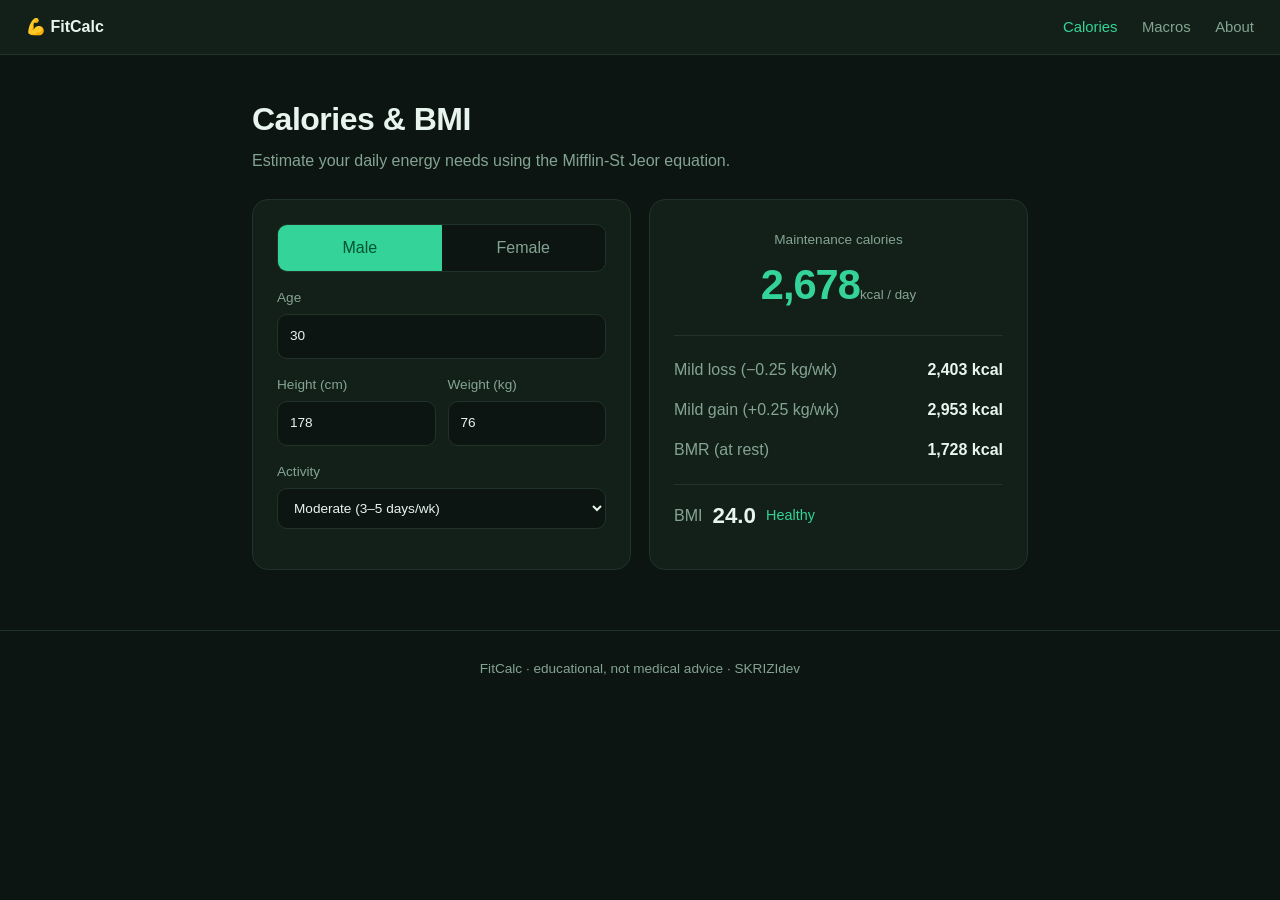
==== index.html @ 632d63e4 "feat: health-macro-calculator — initial site" ====
<!DOCTYPE html>
<html lang="en">
<head>
<meta charset="UTF-8">
<meta name="viewport" content="width=device-width, initial-scale=1.0">
<title>Health Calculator — BMI & daily calories</title>
<link rel="stylesheet" href="css/style.css">
</head>
<body>
<header class="topbar">
  <a class="brand" href="index.html">💪 FitCalc</a>
  <nav>
    <a href="index.html" class="active">Calories</a>
    <a href="macros.html">Macros</a>
    <a href="about.html">About</a>
  </nav>
</header>
<main class="wrap">
  <h1 class="title">Calories & BMI</h1>
  <p class="sub">Estimate your daily energy needs using the Mifflin-St Jeor equation.</p>
  <div class="cols">
    <section class="card">
      <div class="seg" id="sex"><button class="on" data-v="m">Male</button><button data-v="f">Female</button></div>
      <label>Age <input id="age" type="number" value="30"></label>
      <div class="two">
        <label>Height (cm) <input id="height" type="number" value="178"></label>
        <label>Weight (kg) <input id="weight" type="number" value="76"></label>
      </div>
      <label>Activity
        <select id="activity">
          <option value="1.2">Sedentary (little exercise)</option>
          <option value="1.375">Light (1–3 days/wk)</option>
          <option value="1.55" selected>Moderate (3–5 days/wk)</option>
          <option value="1.725">Active (6–7 days/wk)</option>
          <option value="1.9">Very active (physical job)</option>
        </select>
      </label>
    </section>
    <section class="card result">
      <div class="big"><span>Maintenance calories</span><strong id="tdee">0</strong><small>kcal / day</small></div>
      <div class="row"><span>Mild loss (−0.25 kg/wk)</span><b id="loss">0</b></div>
      <div class="row"><span>Mild gain (+0.25 kg/wk)</span><b id="gain">0</b></div>
      <div class="row"><span>BMR (at rest)</span><b id="bmr">0</b></div>
      <div class="bmi"><span>BMI</span><b id="bmi">0</b><em id="bmiCat">—</em></div>
    </section>
  </div>
</main>
<footer class="foot">FitCalc · educational, not medical advice · SKRIZIdev</footer>
<script src="js/calc.js"></script>
</body>
</html>
---- css/style.css ----
:root{
  --bg:#0c1512; --panel:#132019; --line:#213328; --txt:#e8f5ee; --muted:#84a493; --accent:#34d399;
  --p:#f472b6; --c:#60a5fa; --f:#fbbf24;
}
*{box-sizing:border-box;margin:0;padding:0}
body{font-family:-apple-system,BlinkMacSystemFont,"Segoe UI",Roboto,sans-serif;background:var(--bg);color:var(--txt);line-height:1.5}
a{color:inherit;text-decoration:none}
.topbar{display:flex;align-items:center;justify-content:space-between;padding:15px 26px;background:var(--panel);border-bottom:1px solid var(--line);position:sticky;top:0;z-index:10}
.brand{font-weight:700}
nav a{color:var(--muted);margin-left:20px;font-size:.93rem}
nav a:hover,nav a.active{color:var(--accent)}
.wrap{max-width:820px;margin:0 auto;padding:40px 22px 60px}
.title{font-size:2rem;letter-spacing:-.5px}
.sub{color:var(--muted);margin:6px 0 26px}
.cols{display:grid;grid-template-columns:1fr 1fr;gap:18px}
.card{background:var(--panel);border:1px solid var(--line);border-radius:16px;padding:24px}
label{display:block;font-size:.85rem;color:var(--muted);margin-bottom:16px}
input,select{font:inherit;width:100%;background:var(--bg);color:var(--txt);border:1px solid var(--line);border-radius:10px;padding:11px 12px;margin-top:6px}
input:focus,select:focus{outline:2px solid var(--accent);outline-offset:-1px}
.two{display:grid;grid-template-columns:1fr 1fr;gap:12px}
.ip{display:flex;align-items:center;gap:6px;margin-top:6px;background:var(--bg);border:1px solid var(--line);border-radius:10px;padding:0 12px}
.ip input{border:none;background:transparent;margin:0} .ip span{color:var(--muted)}
.seg{display:flex;gap:0;margin-bottom:16px;border:1px solid var(--line);border-radius:10px;overflow:hidden}
.seg button{flex:1;background:var(--bg);color:var(--muted);border:none;padding:11px;font:inherit;cursor:pointer}
.seg button.on{background:var(--accent);color:#053}
.result{display:flex;flex-direction:column}
.big{text-align:center;padding:6px 0 18px;border-bottom:1px solid var(--line);margin-bottom:14px}
.big span{display:block;color:var(--muted);font-size:.85rem;margin-bottom:4px}
.big strong{font-size:2.6rem;letter-spacing:-1px;color:var(--accent)}
.big small{color:var(--muted)}
.row{display:flex;justify-content:space-between;padding:8px 0;color:var(--muted)}
.row b{color:var(--txt)}
.bmi{display:flex;align-items:center;gap:10px;margin-top:14px;padding-top:14px;border-top:1px solid var(--line)}
.bmi span{color:var(--muted)} .bmi b{font-size:1.4rem} .bmi em{color:var(--accent);font-style:normal;font-size:.9rem}
.macro{display:flex;align-items:baseline;gap:10px;padding:12px 0;border-bottom:1px solid var(--line)}
.macro span{width:70px;color:var(--muted)}
.macro b{font-size:1.4rem} .macro small{color:var(--muted);margin-left:auto}
.macro.p b{color:var(--p)} .macro.c b{color:var(--c)} .macro.f b{color:var(--f)}
.bar{height:14px;border-radius:8px;margin-top:16px;display:flex;overflow:hidden}
.prose h3{margin:12px 0 6px} .prose p{color:var(--muted);margin-bottom:10px} .prose b{color:var(--txt)}
.warn{color:#fbbf24!important;font-size:.85rem}
.foot{text-align:center;color:var(--muted);padding:28px;font-size:.85rem;border-top:1px solid var(--line)}
@media(max-width:640px){.cols{grid-template-columns:1fr}.title{font-size:1.6rem}}
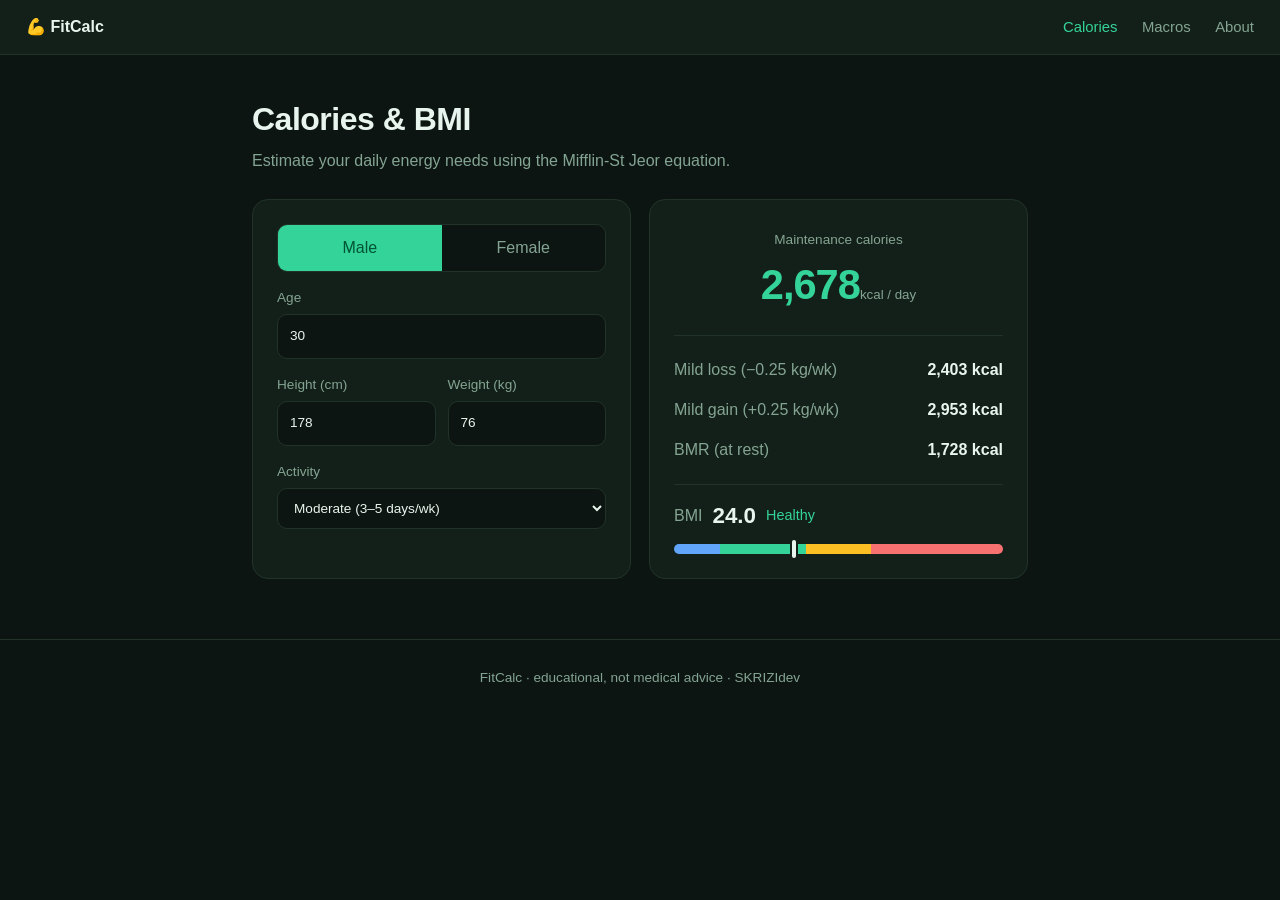
==== commit 03e59d65: "enhance: count-up figures, BMI scale marker, entrance animations" ====
--- a/index.html
+++ b/index.html
@@ -42,6 +42,7 @@
       <div class="row"><span>Mild gain (+0.25 kg/wk)</span><b id="gain">0</b></div>
       <div class="row"><span>BMR (at rest)</span><b id="bmr">0</b></div>
       <div class="bmi"><span>BMI</span><b id="bmi">0</b><em id="bmiCat">—</em></div>
+      <div class="bmi-scale"><div class="bmi-marker" id="bmiMarker"></div></div>
     </section>
   </div>
 </main>
--- a/css/style.css
+++ b/css/style.css
@@ -41,3 +41,17 @@
 .warn{color:#fbbf24!important;font-size:.85rem}
 .foot{text-align:center;color:var(--muted);padding:28px;font-size:.85rem;border-top:1px solid var(--line)}
 @media(max-width:640px){.cols{grid-template-columns:1fr}.title{font-size:1.6rem}}
+
+/* ---- enhancements: BMI scale, animations ---- */
+@keyframes riseIn{from{opacity:0;transform:translateY(18px)}to{opacity:1;transform:none}}
+.title,.sub,.cols{opacity:0;animation:riseIn .55s cubic-bezier(.2,.8,.3,1) both}
+.sub{animation-delay:.06s}.cols{animation-delay:.12s}
+.cols .card{transition:transform .2s}.cols .card:hover{transform:translateY(-3px)}
+input:focus,select:focus{box-shadow:0 0 0 3px rgba(52,211,153,.14)}
+.seg button{transition:background .2s}
+.bmi-scale{position:relative;height:10px;border-radius:6px;margin-top:12px;
+  background:linear-gradient(90deg,#60a5fa 0 14%,#34d399 14% 40%,#fbbf24 40% 60%,#f87171 60% 100%)}
+.bmi-marker{position:absolute;top:-4px;width:4px;height:18px;background:var(--txt);border-radius:3px;box-shadow:0 0 0 2px var(--panel);transition:left .5s cubic-bezier(.2,.9,.3,1);left:40%}
+.bar{transition:none}
+.macro b{transition:color .2s}
+button{transition:transform .1s}
